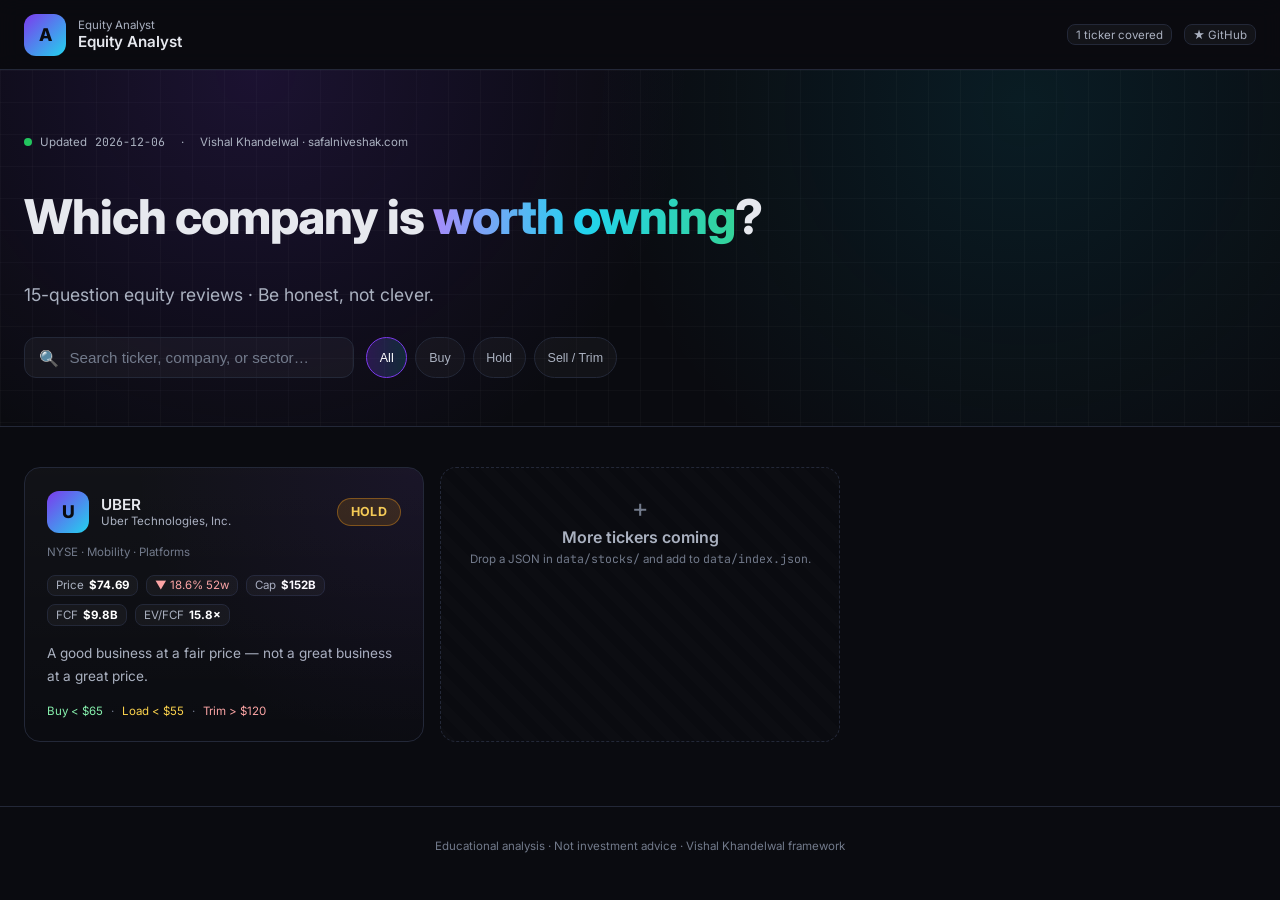
==== index.html @ 5679839e "Initial: scalable equity analyst site with UBER analysis - Landing page (index.html) with search + f" ====
<!doctype html>
<html lang="en">
<head>
<meta charset="utf-8" />
<meta name="viewport" content="width=device-width,initial-scale=1" />
<title>Equity Analyst — Stock Picker</title>
<meta name="description" content="A 15-question equity review framework. Pick a stock to see the full analysis." />
<link rel="preconnect" href="https://fonts.googleapis.com">
<link rel="preconnect" href="https://fonts.gstatic.com" crossorigin>
<link href="https://fonts.googleapis.com/css2?family=Inter:wght@300;400;500;600;700;800&family=JetBrains+Mono:wght@400;600&display=swap" rel="stylesheet">
<link rel="stylesheet" href="./assets/css/styles.css">
</head>
<body>
<header class="site-header">
  <div class="container flex ai-c jc-b" style="padding:.85rem 1.5rem;">
    <div class="flex ai-c gap-3">
      <div class="logo" style="background:linear-gradient(135deg,#7c3aed,#22d3ee);">A</div>
      <div>
        <div class="text-xs text-soft">Equity Analyst</div>
        <div class="text-base font-semibold" id="siteTitle">Equity Analyst</div>
      </div>
    </div>
    <div class="flex ai-c gap-3 text-xs text-soft">
      <span id="stockCount" class="stat-pill">— tickers covered</span>
      <a href="https://github.com/hariragu/Analyst" target="_blank" class="stat-pill" title="Source on GitHub">★ GitHub</a>
    </div>
  </div>
</header>

<section class="grid-bg" style="border-bottom:1px solid var(--border);">
  <div class="container" style="padding:4rem 1.5rem 3rem;">
    <div class="flex ai-c gap-2 text-xs text-soft mb-3">
      <span class="pulse-dot"></span> Updated <span class="mono" id="lastUpdated"></span>
      <span style="margin:0 .5rem;">·</span> <span id="siteFramework">Vishal Khandelwal · safalniveshak.com</span>
    </div>
    <h1 class="text-5xl font-extrabold tracking-tight leading-tight">
      Which company is <span class="gradient-text">worth owning</span>?
    </h1>
    <p class="mt-3 text-lg text-soft" style="max-width:48rem;" id="siteTagline">A 15-question, three-section investigation across Business, Management, and Price. Pick a stock to read the full analysis.</p>

    <div class="grid md:cols-2 gap-3 mt-8" style="max-width:42rem;">
      <div class="search-box">
        <span class="text-mute">🔍</span>
        <input id="search" type="text" placeholder="Search ticker, company, or sector…" autocomplete="off" />
      </div>
      <div id="filters" class="flex gap-2" style="flex-wrap:wrap;">
        <button class="filter-chip active" data-filter="all">All</button>
        <button class="filter-chip" data-filter="buy">Buy</button>
        <button class="filter-chip" data-filter="hold">Hold</button>
        <button class="filter-chip" data-filter="sell">Sell / Trim</button>
      </div>
    </div>
  </div>
</section>

<main class="container" style="padding:2.5rem 1.5rem 4rem;">
  <div id="grid" class="grid md:cols-2 lg:cols-3 gap-4"></div>
  <div id="empty" class="text-center text-mute" style="display:none; padding:2rem;">No matches.</div>
</main>

<footer class="text-center text-xs text-mute" style="padding:2rem 0; border-top:1px solid var(--border);">
  Educational analysis · Not investment advice · <a href="https://safalniveshak.com" target="_blank" class="underline">Vishal Khandelwal framework</a>
</footer>

<script>document.getElementById('lastUpdated').textContent = new Date().toISOString().slice(0,10);</script>
<script type="module" src="./assets/js/index-renderer.js"></script>
</body>
</html>
---- assets/css/styles.css ----
:root{
  --bg:#0a0b10; --bg-soft:#10131c; --bg-card:#151926; --border:#232838;
  --ink:#e6e8ee; --ink-soft:#aab1c0; --ink-mute:#727a8b;
  --accent:#7c3aed; --accent-2:#06b6d4; --pos:#22c55e; --neg:#ef4444; --warn:#f59e0b;
}
*{ box-sizing:border-box; }
html,body{ margin:0; background:var(--bg); color:var(--ink); font-family:'Inter', system-ui, sans-serif; -webkit-font-smoothing:antialiased; }
.mono{ font-family:'JetBrains Mono', monospace; }
a{ color:inherit; text-decoration:none; }

.gradient-text{ background:linear-gradient(90deg,#a78bfa,#22d3ee,#34d399); -webkit-background-clip:text; background-clip:text; color:transparent; }
.glass{ background:linear-gradient(180deg,rgba(255,255,255,0.03),rgba(255,255,255,0.01)); border:1px solid var(--border); backdrop-filter: blur(10px); border-radius:14px; }
.grid-bg{
  background-image:
    radial-gradient(circle at 20% 0%, rgba(124,58,237,0.15), transparent 40%),
    radial-gradient(circle at 80% 10%, rgba(6,182,212,0.10), transparent 40%),
    linear-gradient(rgba(255,255,255,0.025) 1px, transparent 1px),
    linear-gradient(90deg, rgba(255,255,255,0.025) 1px, transparent 1px);
  background-size: auto, auto, 32px 32px, 32px 32px;
}

.chip{ display:inline-flex; align-items:center; gap:.35rem; padding:.18rem .55rem; border-radius:999px; font-size:.72rem; border:1px solid var(--border); background:rgba(255,255,255,.03); color:var(--ink-soft); font-weight:500; }
.chip.pos{ color:#86efac; border-color:rgba(34,197,94,.35); background:rgba(34,197,94,.08); }
.chip.neg{ color:#fca5a5; border-color:rgba(239,68,68,.35); background:rgba(239,68,68,.08); }
.chip.warn{ color:#fcd34d; border-color:rgba(245,158,11,.35); background:rgba(245,158,11,.08); }

.verdict-pill{ font-weight:700; letter-spacing:.02em; padding:.35rem .8rem; border-radius:999px; font-size:.78rem; display:inline-block; }
.badge-buy { background:rgba(34,197,94,.15); color:#86efac; border:1px solid rgba(34,197,94,.4); }
.badge-hold{ background:rgba(245,158,11,.15); color:#fcd34d; border:1px solid rgba(245,158,11,.4); }
.badge-sell{ background:rgba(239,68,68,.15); color:#fca5a5; border:1px solid rgba(239,68,68,.4); }

.qcard{ border-left:3px solid var(--accent); transition: transform .25s ease, border-color .25s; }
.qcard:hover{ transform: translateY(-2px); border-color: var(--accent-2); }
.qnum{ font-family:'JetBrains Mono', monospace; font-weight:600; color:var(--accent-2); font-size:.85rem; }

.scorebar{ height:8px; background:#1c2030; border-radius:999px; overflow:hidden; }
.scorebar > span{ display:block; height:100%; background:linear-gradient(90deg,#7c3aed,#22d3ee); }

.navlink{ color:var(--ink-mute); border-left:2px solid transparent; padding:.35rem .7rem; display:block; font-size:.82rem; }
.navlink:hover{ color:var(--ink); }
.navlink.active{ color:#fff; border-left-color:var(--accent); background:linear-gradient(90deg, rgba(124,58,237,.15), transparent); }

table.kv{ width:100%; border-collapse:collapse; }
table.kv td{ padding:.5rem .25rem; border-bottom:1px dashed var(--border); font-size:.88rem; }
table.kv td:last-child{ text-align:right; color:#fff; font-weight:500; }
table.kv td:first-child{ color:var(--ink-soft); }

.fade-in{ opacity:0; transform: translateY(12px); transition: all .6s ease; }
.fade-in.visible{ opacity:1; transform: translateY(0); }

.scrollnav::-webkit-scrollbar{ width:6px; }
.scrollnav::-webkit-scrollbar-thumb{ background:#2a2f42; border-radius:4px; }

.pulse-dot{ width:8px; height:8px; border-radius:999px; background:#22c55e; box-shadow:0 0 0 0 rgba(34,197,94,.7); animation: pulse 1.8s infinite; display:inline-block; }
@keyframes pulse{ 0%{ box-shadow:0 0 0 0 rgba(34,197,94,.55); } 70%{ box-shadow:0 0 0 10px rgba(34,197,94,0); } 100%{ box-shadow:0 0 0 0 rgba(34,197,94,0); } }

.sec-title{ font-size: 2rem; font-weight:800; letter-spacing:-.02em; margin:.4rem 0 0 0; }
.q-title{ font-size:1.05rem; font-weight:600; color:#fff; margin-top:2px; }
.q-sub{ color:var(--ink-soft); font-size:.78rem; margin-top:2px; }

.bullet-row{ display:flex; gap:.5rem; padding:.25rem 0; font-size:.92rem; line-height:1.55; }
.bullet-row .mark{ flex:0 0 auto; }

.risk-row td{ padding:.55rem .75rem; border-bottom:1px solid var(--border); font-size:.85rem; }

/* ===== Landing page ===== */
.stock-card{
  position:relative; padding:1.4rem; border-radius:16px;
  border:1px solid var(--border);
  background:linear-gradient(180deg,rgba(255,255,255,0.03),rgba(255,255,255,0.005));
  transition: transform .25s ease, border-color .25s, box-shadow .25s;
  cursor:pointer; overflow:hidden;
}
.stock-card:hover{ transform: translateY(-4px); border-color: var(--accent-2); box-shadow: 0 12px 40px rgba(124,58,237,0.25); }
.stock-card::before{
  content:''; position:absolute; inset:0; opacity:.08; pointer-events:none;
  background: radial-gradient(circle at 100% 0%, var(--logo-from, #7c3aed), transparent 60%);
}
.logo{ width:42px; height:42px; border-radius:12px; display:flex; align-items:center; justify-content:center; font-weight:800; color:#0a0b10; font-size:1.1rem; }
.stat-pill{ display:inline-flex; align-items:center; gap:.3rem; padding:.18rem .5rem; border-radius:8px; font-size:.72rem; background:rgba(255,255,255,.04); border:1px solid var(--border); color:var(--ink-soft); }

/* utility */
.container{ max-width:80rem; margin:0 auto; padding:0 1.5rem; }
.flex{ display:flex; } .ai-c{ align-items:center; } .jc-b{ justify-content:space-between; }
.gap-2{ gap:.5rem; } .gap-3{ gap:.75rem; } .gap-4{ gap:1rem; } .gap-6{ gap:1.5rem; } .gap-10{ gap:2.5rem; }
.mt-1{ margin-top:.25rem; } .mt-2{ margin-top:.5rem; } .mt-3{ margin-top:.75rem; } .mt-4{ margin-top:1rem; } .mt-6{ margin-top:1.5rem; } .mt-8{ margin-top:2rem; } .mt-10{ margin-top:2.5rem; } .mt-12{ margin-top:3rem; }
.mb-2{ margin-bottom:.5rem; } .mb-3{ margin-bottom:.75rem; } .mb-4{ margin-bottom:1rem; }
.p-4{ padding:1rem; } .p-5{ padding:1.25rem; } .p-6{ padding:1.5rem; }
.text-xs{ font-size:.72rem; } .text-sm{ font-size:.85rem; } .text-base{ font-size:.95rem; } .text-lg{ font-size:1.1rem; } .text-xl{ font-size:1.3rem; } .text-2xl{ font-size:1.6rem; } .text-3xl{ font-size:2rem; } .text-5xl{ font-size:3rem; } .text-6xl{ font-size:3.6rem; }
.font-bold{ font-weight:700; } .font-semibold{ font-weight:600; } .font-extrabold{ font-weight:800; }
.text-mute{ color:var(--ink-mute); } .text-soft{ color:var(--ink-soft); }
.text-pos{ color:#86efac; } .text-neg{ color:#fca5a5; } .text-warn{ color:#fcd34d; } .text-cyan{ color:#67e8f9; }
.uppercase{ text-transform:uppercase; } .tracking-wider{ letter-spacing:.08em; } .tracking-tight{ letter-spacing:-.02em; }
.grid{ display:grid; }
.cols-2{ grid-template-columns: repeat(2, minmax(0,1fr)); }
.cols-3{ grid-template-columns: repeat(3, minmax(0,1fr)); }
.cols-4{ grid-template-columns: repeat(4, minmax(0,1fr)); }
.cols-6{ grid-template-columns: repeat(6, minmax(0,1fr)); }
.rounded{ border-radius:10px; } .rounded-lg{ border-radius:14px; } .rounded-xl{ border-radius:18px; } .rounded-full{ border-radius:999px; }
.border{ border:1px solid var(--border); }
.text-center{ text-align:center; } .text-right{ text-align:right; }
.w-full{ width:100%; }
.overflow-x-auto{ overflow-x:auto; }
.leading-tight{ line-height:1.15; } .leading-relaxed{ line-height:1.7; }
.hidden{ display:none; }
@media(min-width: 768px){
  .md\:cols-2{ grid-template-columns: repeat(2, minmax(0,1fr)); }
  .md\:cols-3{ grid-template-columns: repeat(3, minmax(0,1fr)); }
  .md\:cols-6{ grid-template-columns: repeat(6, minmax(0,1fr)); }
  .md\:flex-row{ flex-direction:row; }
  .md\:block{ display:block; }
}
@media(min-width: 1024px){
  .lg\:cols-2{ grid-template-columns: repeat(2, minmax(0,1fr)); }
  .lg\:cols-3{ grid-template-columns: repeat(3, minmax(0,1fr)); }
  .lg\:cols-4{ grid-template-columns: repeat(4, minmax(0,1fr)); }
  .lg\:flex{ display:flex; }
  .lg\:block{ display:block; }
}
.flex-col{ flex-direction:column; }
.flex-1{ flex:1; }
.sticky{ position:sticky; }
.top-24{ top:6rem; }
.self-start{ align-self:flex-start; }
.max-h-80vh{ max-height:80vh; }
.overflow-y-auto{ overflow-y:auto; }

/* header */
.site-header{ position:sticky; top:0; z-index:30; background:rgba(10,11,16,0.7); backdrop-filter: blur(10px); border-bottom:1px solid var(--border); }

/* search */
.search-box{ display:flex; align-items:center; gap:.5rem; padding:.6rem .9rem; border-radius:12px; background:rgba(255,255,255,.04); border:1px solid var(--border); width:100%; }
.search-box input{ background:transparent; border:0; outline:0; color:var(--ink); flex:1; font-size:.95rem; }
.search-box input::placeholder{ color:var(--ink-mute); }

/* tabs/filter chips */
.filter-chip{ padding:.35rem .8rem; border-radius:999px; font-size:.78rem; border:1px solid var(--border); background:rgba(255,255,255,.03); color:var(--ink-soft); cursor:pointer; transition:.2s; }
.filter-chip:hover{ color:#fff; border-color:var(--accent-2); }
.filter-chip.active{ background: linear-gradient(90deg, rgba(124,58,237,.25), rgba(34,211,238,.15)); color:#fff; border-color:var(--accent); }

/* loader */
.skeleton{ background:linear-gradient(90deg, rgba(255,255,255,0.04), rgba(255,255,255,0.08), rgba(255,255,255,0.04)); background-size: 200% 100%; animation: sheen 1.6s infinite; border-radius:8px; }
@keyframes sheen{ 0%{ background-position: 200% 0; } 100%{ background-position: -200% 0; } }

.coming-soon{
  border:1px dashed var(--border); padding:1.5rem; border-radius:16px; text-align:center; color:var(--ink-mute);
  background:repeating-linear-gradient(45deg, rgba(255,255,255,0.01), rgba(255,255,255,0.01) 10px, transparent 10px, transparent 20px);
}
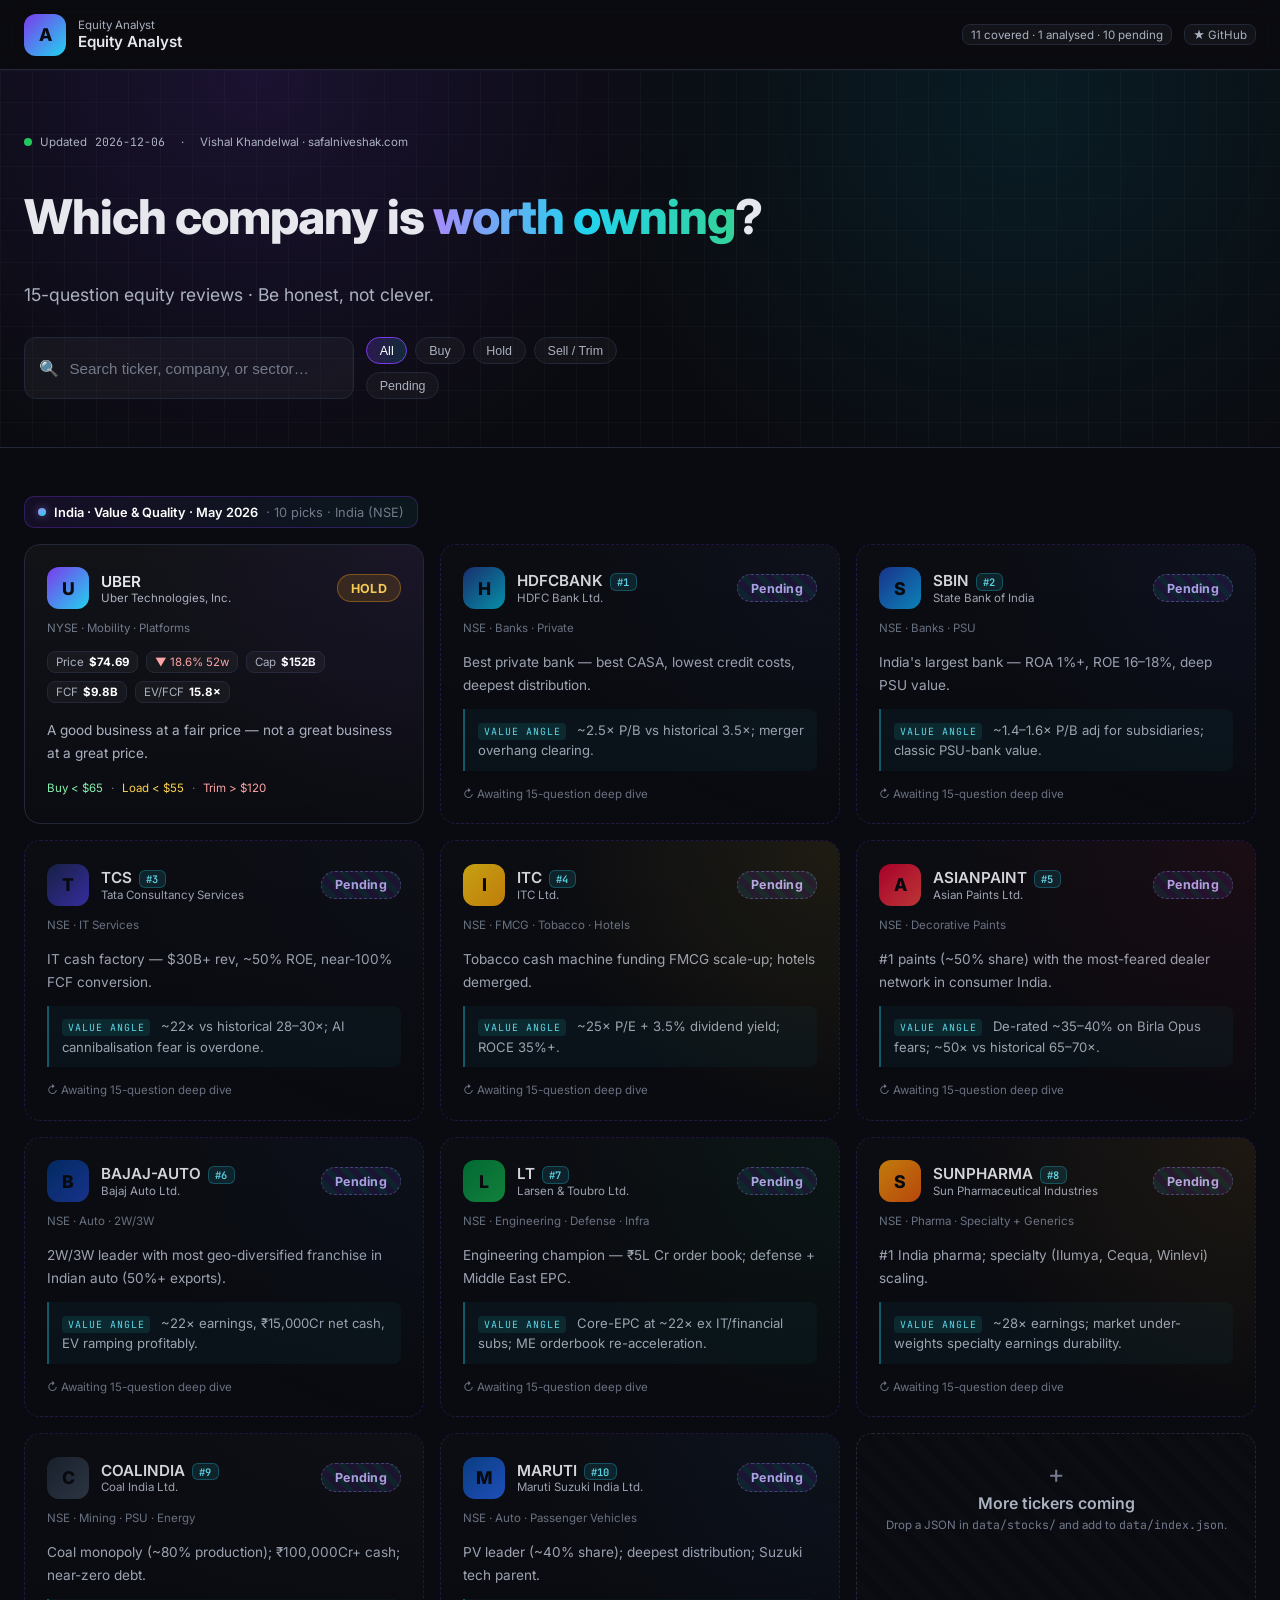
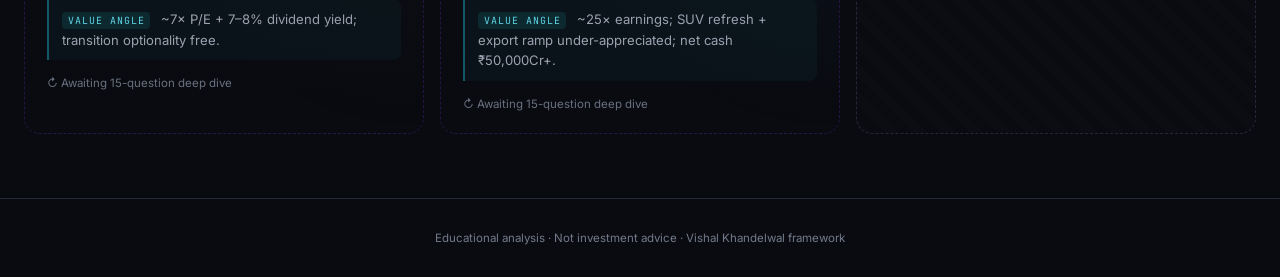
==== commit 63ff55bc: "feat: India value screen + value-analyst/value-screener skills + citation system - Add data/screens/" ====
--- a/index.html
+++ b/index.html
@@ -48,12 +48,14 @@
         <button class="filter-chip" data-filter="buy">Buy</button>
         <button class="filter-chip" data-filter="hold">Hold</button>
         <button class="filter-chip" data-filter="sell">Sell / Trim</button>
+        <button class="filter-chip" data-filter="pending">Pending</button>
       </div>
     </div>
   </div>
 </section>
 
 <main class="container" style="padding:2.5rem 1.5rem 4rem;">
+  <div id="screensBanner"></div>
   <div id="grid" class="grid md:cols-2 lg:cols-3 gap-4"></div>
   <div id="empty" class="text-center text-mute" style="display:none; padding:2rem;">No matches.</div>
 </main>
--- a/assets/css/styles.css
+++ b/assets/css/styles.css
@@ -146,3 +146,123 @@
   border:1px dashed var(--border); padding:1.5rem; border-radius:16px; text-align:center; color:var(--ink-mute);
   background:repeating-linear-gradient(45deg, rgba(255,255,255,0.01), rgba(255,255,255,0.01) 10px, transparent 10px, transparent 20px);
 }
+
+/* ===== Pending (screened-but-not-analyzed) cards ===== */
+.stock-card.pending{
+  cursor: default;
+  background:linear-gradient(180deg,rgba(255,255,255,0.015),rgba(255,255,255,0.002));
+  border-style: dashed;
+  border-color: rgba(124,58,237,.25);
+  opacity: .92;
+}
+.stock-card.pending:hover{
+  transform: translateY(-1px);
+  border-color: rgba(34,211,238,.45);
+  box-shadow: 0 6px 24px rgba(124,58,237,0.12);
+}
+.stock-card.pending .logo{ opacity:.85; }
+.badge-pending{
+  background: repeating-linear-gradient(45deg, rgba(124,58,237,0.15), rgba(124,58,237,0.15) 6px, rgba(34,211,238,0.12) 6px, rgba(34,211,238,0.12) 12px);
+  color:#c4b5fd; border:1px dashed rgba(167,139,250,.4);
+}
+.rank-badge{
+  display:inline-block; margin-left:.4rem; padding:.05rem .4rem; border-radius:6px;
+  font-family:'JetBrains Mono', monospace; font-size:.65rem; font-weight:600;
+  background: rgba(34,211,238,.12); color:#67e8f9; border:1px solid rgba(34,211,238,.3);
+}
+.value-angle{
+  font-size:.82rem; color: var(--ink-soft); line-height:1.55;
+  padding:.65rem .8rem; border-left:2px solid rgba(34,211,238,.4);
+  background: rgba(34,211,238,0.04); border-radius:0 8px 8px 0;
+}
+.value-angle .va-label{
+  display:inline-block; font-family:'JetBrains Mono', monospace; font-size:.62rem;
+  text-transform: uppercase; letter-spacing:.1em; color:#67e8f9; margin-right:.4rem;
+  padding:.05rem .35rem; background:rgba(34,211,238,.12); border-radius:4px;
+}
+
+/* Screens banner */
+#screensBanner{ display:flex; gap:.5rem; flex-wrap:wrap; margin:.5rem 0 1rem; }
+.screen-chip{
+  display:inline-flex; align-items:center; gap:.5rem;
+  padding:.45rem .8rem; border-radius:10px;
+  background: linear-gradient(90deg, rgba(124,58,237,.1), rgba(34,211,238,.06));
+  border: 1px solid rgba(124,58,237,.3); font-size:.8rem; color: var(--ink-soft);
+}
+.screen-chip strong{ color:#fff; font-weight:600; }
+.screen-dot{
+  width:8px; height:8px; border-radius:999px;
+  background: linear-gradient(135deg,#a78bfa,#22d3ee);
+  box-shadow: 0 0 8px rgba(167,139,250,.5);
+}
+
+/* ===== Citations ===== */
+sup.cite{
+  font-size:.62rem; line-height:1; margin-left:.12rem; vertical-align: super;
+}
+sup.cite a{
+  display:inline-block; padding:0 .28rem; border-radius:4px;
+  background: rgba(34,211,238,0.12); color:#67e8f9; font-weight:600;
+  border:1px solid rgba(34,211,238,0.25); text-decoration:none;
+  transition: background .15s, color .15s;
+}
+sup.cite a:hover{
+  background: rgba(34,211,238,0.25); color:#a5f3fc;
+  border-color: rgba(34,211,238,0.5);
+}
+sup.cite-missing{
+  color:#fca5a5; padding:0 .25rem; border-radius:4px;
+  background: rgba(239,68,68,.1); border:1px solid rgba(239,68,68,.3);
+  font-weight:600; font-size:.62rem;
+}
+
+/* ===== Sources / Bibliography ===== */
+.src-groups{ display:flex; flex-direction:column; gap:1.5rem; }
+.src-group-title{
+  font-size:.78rem; text-transform: uppercase; letter-spacing:.1em;
+  color: var(--ink-soft); margin-bottom:.6rem;
+  padding-bottom:.4rem; border-bottom:1px solid var(--border);
+}
+.src-list{
+  list-style:none; padding:0; margin:0;
+  display:flex; flex-direction:column; gap:.6rem;
+}
+.src-row{
+  display:flex; gap:.75rem; padding:.7rem .85rem;
+  background: rgba(255,255,255,0.02); border:1px solid var(--border); border-radius:10px;
+  scroll-margin-top: 6rem;
+  transition: background .3s, border-color .3s, transform .15s;
+}
+.src-row:hover{ border-color: rgba(34,211,238,.35); }
+.src-row.src-flash{
+  background: rgba(34,211,238,0.10);
+  border-color: rgba(34,211,238,.6);
+  animation: src-glow 1.4s ease-out;
+}
+@keyframes src-glow{
+  0%{ box-shadow: 0 0 0 0 rgba(34,211,238,.5); }
+  60%{ box-shadow: 0 0 0 8px rgba(34,211,238,0); }
+  100%{ box-shadow: 0 0 0 0 rgba(34,211,238,0); }
+}
+.src-num{
+  font-family: 'JetBrains Mono', monospace; font-size:.78rem; font-weight:600;
+  color:#67e8f9; flex:0 0 auto; padding-top:.05rem;
+}
+.src-body{ flex:1; min-width:0; }
+.src-title{
+  font-size:.92rem; font-weight:500; color: #e6e8ee; word-break: break-word;
+  border-bottom: 1px dashed transparent; transition: color .15s, border-color .15s;
+}
+.src-title:hover{ color:#a5f3fc; border-bottom-color: rgba(34,211,238,.4); }
+.src-title::after{
+  content: ' ↗'; font-size:.72rem; color: var(--ink-mute);
+}
+.src-meta{
+  font-size:.72rem; color: var(--ink-mute); margin-top:.2rem;
+  display:flex; gap:.35rem; flex-wrap:wrap;
+}
+.src-pub{ color: var(--ink-soft); font-weight:500; }
+.src-note{
+  font-size:.78rem; color: var(--ink-soft); margin-top:.3rem; line-height:1.5;
+  font-style: italic;
+}
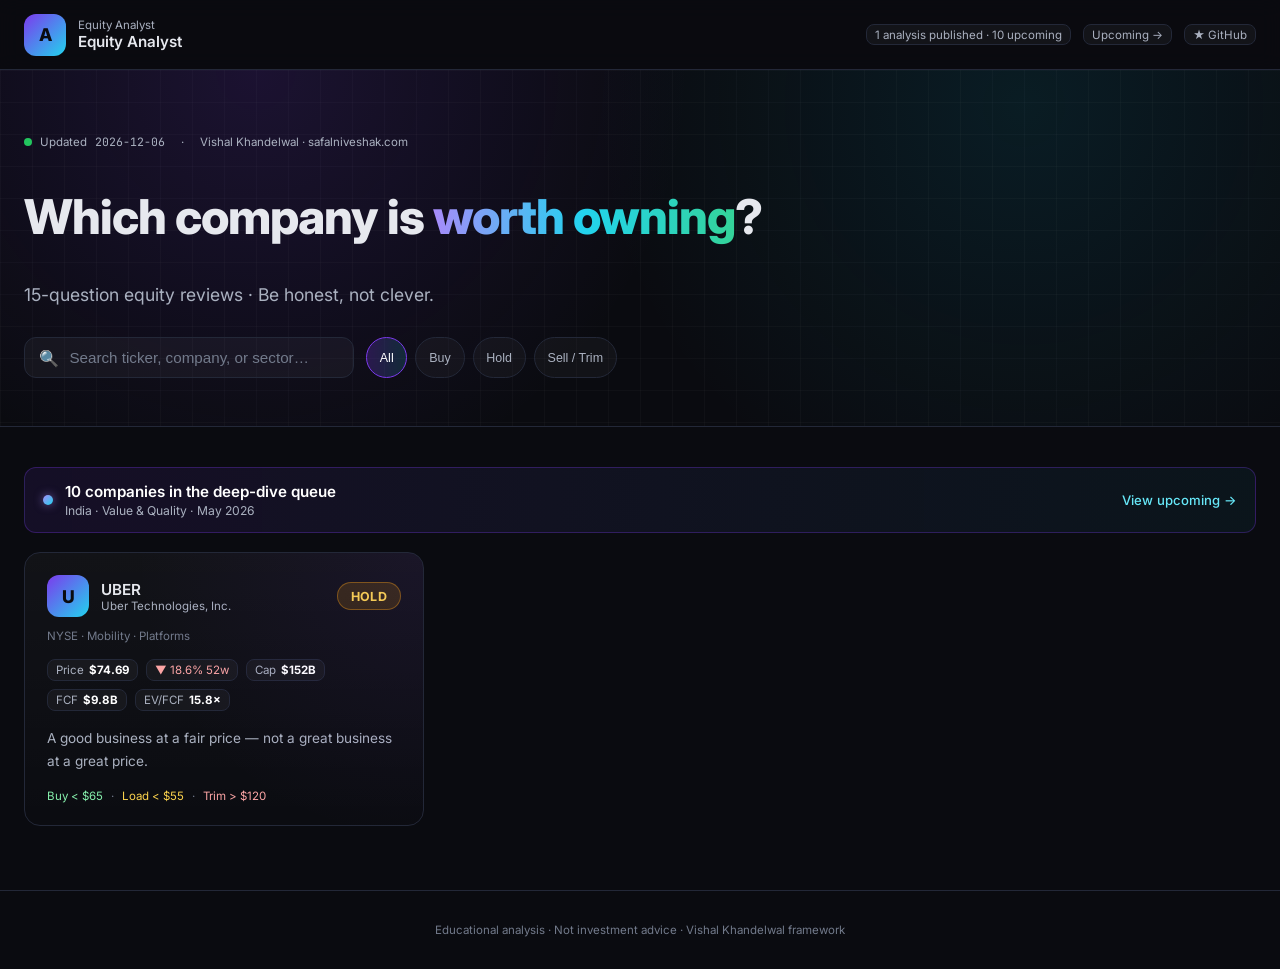
==== commit f74c4941: "Split home/upcoming pages; fix all UBER source URLs to verified 200 targets Home (index.html) now sh" ====
--- a/index.html
+++ b/index.html
@@ -22,6 +22,7 @@
     </div>
     <div class="flex ai-c gap-3 text-xs text-soft">
       <span id="stockCount" class="stat-pill">— tickers covered</span>
+      <a href="./upcoming.html" class="stat-pill" title="Stocks queued for analysis">Upcoming →</a>
       <a href="https://github.com/hariragu/Analyst" target="_blank" class="stat-pill" title="Source on GitHub">★ GitHub</a>
     </div>
   </div>
@@ -48,14 +49,13 @@
         <button class="filter-chip" data-filter="buy">Buy</button>
         <button class="filter-chip" data-filter="hold">Hold</button>
         <button class="filter-chip" data-filter="sell">Sell / Trim</button>
-        <button class="filter-chip" data-filter="pending">Pending</button>
       </div>
     </div>
   </div>
 </section>
 
 <main class="container" style="padding:2.5rem 1.5rem 4rem;">
-  <div id="screensBanner"></div>
+  <div id="upcomingBanner"></div>
   <div id="grid" class="grid md:cols-2 lg:cols-3 gap-4"></div>
   <div id="empty" class="text-center text-mute" style="display:none; padding:2rem;">No matches.</div>
 </main>
--- a/assets/css/styles.css
+++ b/assets/css/styles.css
@@ -266,3 +266,93 @@
   font-size:.78rem; color: var(--ink-soft); margin-top:.3rem; line-height:1.5;
   font-style: italic;
 }
+
+/* ===== Upcoming banner (home page) ===== */
+.upcoming-banner{
+  display:flex; align-items:center; justify-content:space-between; gap:1rem;
+  padding:.85rem 1.1rem; margin:0 0 1.2rem;
+  background: linear-gradient(90deg, rgba(124,58,237,.10), rgba(34,211,238,.05));
+  border: 1px solid rgba(124,58,237,.3); border-radius: 12px;
+  text-decoration: none; color: inherit; transition: border-color .15s, transform .15s, background .15s;
+}
+.upcoming-banner:hover{
+  border-color: rgba(34,211,238,.5);
+  background: linear-gradient(90deg, rgba(124,58,237,.16), rgba(34,211,238,.08));
+  transform: translateY(-1px);
+}
+.upcoming-banner .ub-left{ display:flex; align-items:center; gap:.75rem; }
+.upcoming-banner .ub-dot{
+  width:10px; height:10px; border-radius:999px; flex:0 0 auto;
+  background: linear-gradient(135deg, #a78bfa, #22d3ee);
+  box-shadow: 0 0 10px rgba(167,139,250,.6);
+  animation: pulse-soft 2s infinite;
+}
+.upcoming-banner .ub-title{
+  font-size:.95rem; font-weight:600; color:#fff;
+}
+.upcoming-banner .ub-sub{
+  font-size:.76rem; color: var(--ink-soft); margin-top:.15rem;
+}
+.upcoming-banner .ub-cta{
+  font-size:.82rem; font-weight:500; color:#67e8f9; white-space:nowrap;
+}
+@keyframes pulse-soft{
+  0%,100%{ opacity:1; }
+  50%{ opacity:.5; }
+}
+
+/* ===== Empty state (home page) ===== */
+.empty-state{
+  display:flex; flex-direction:column; align-items:center; justify-content:center;
+  gap:.25rem; padding:3rem 1.5rem; text-align:center;
+  border:1px dashed var(--border); border-radius:14px;
+  background: rgba(255,255,255,0.015);
+}
+.upcoming-cta{
+  display:inline-block; margin-top:1rem; padding:.55rem 1rem;
+  border-radius:10px; text-decoration:none; font-weight:500; font-size:.85rem;
+  color:#fff;
+  background: linear-gradient(90deg, rgba(124,58,237,.4), rgba(34,211,238,.3));
+  border:1px solid rgba(124,58,237,.5);
+  transition: transform .15s, box-shadow .15s, border-color .15s;
+}
+.upcoming-cta:hover{
+  transform: translateY(-1px);
+  border-color: rgba(34,211,238,.6);
+  box-shadow: 0 4px 16px -4px rgba(34,211,238,.3);
+}
+
+/* ===== Upcoming page · screen sections ===== */
+.screen-section{
+  margin: 0 0 2.5rem;
+  padding: 1.5rem; border-radius: 16px;
+  background: rgba(255,255,255,0.02); border:1px solid var(--border);
+}
+.screen-section + .screen-section{ margin-top: 2rem; }
+.screen-header{
+  display:flex; align-items:flex-start; justify-content:space-between; gap:1.5rem;
+  flex-wrap:wrap;
+}
+.screen-meta{
+  display:inline-flex; align-items:center; gap:.5rem;
+  font-size:.72rem; text-transform: uppercase; letter-spacing:.08em;
+  margin-bottom:.5rem;
+}
+.screen-title{
+  font-size:1.5rem; font-weight:700; color:#fff; line-height:1.2;
+  margin: 0;
+}
+.screen-count{
+  font-size:.82rem; color: var(--ink-soft); margin:.35rem 0 0;
+}
+.screen-progress{
+  flex: 0 0 14rem; min-width: 12rem;
+}
+.screen-progress-bar{
+  width:100%; height:6px; background: rgba(255,255,255,0.06); border-radius:99px; overflow:hidden;
+}
+.screen-progress-bar > span{
+  display:block; height:100%;
+  background: linear-gradient(90deg, #7c3aed, #22d3ee);
+  border-radius:99px;
+}
